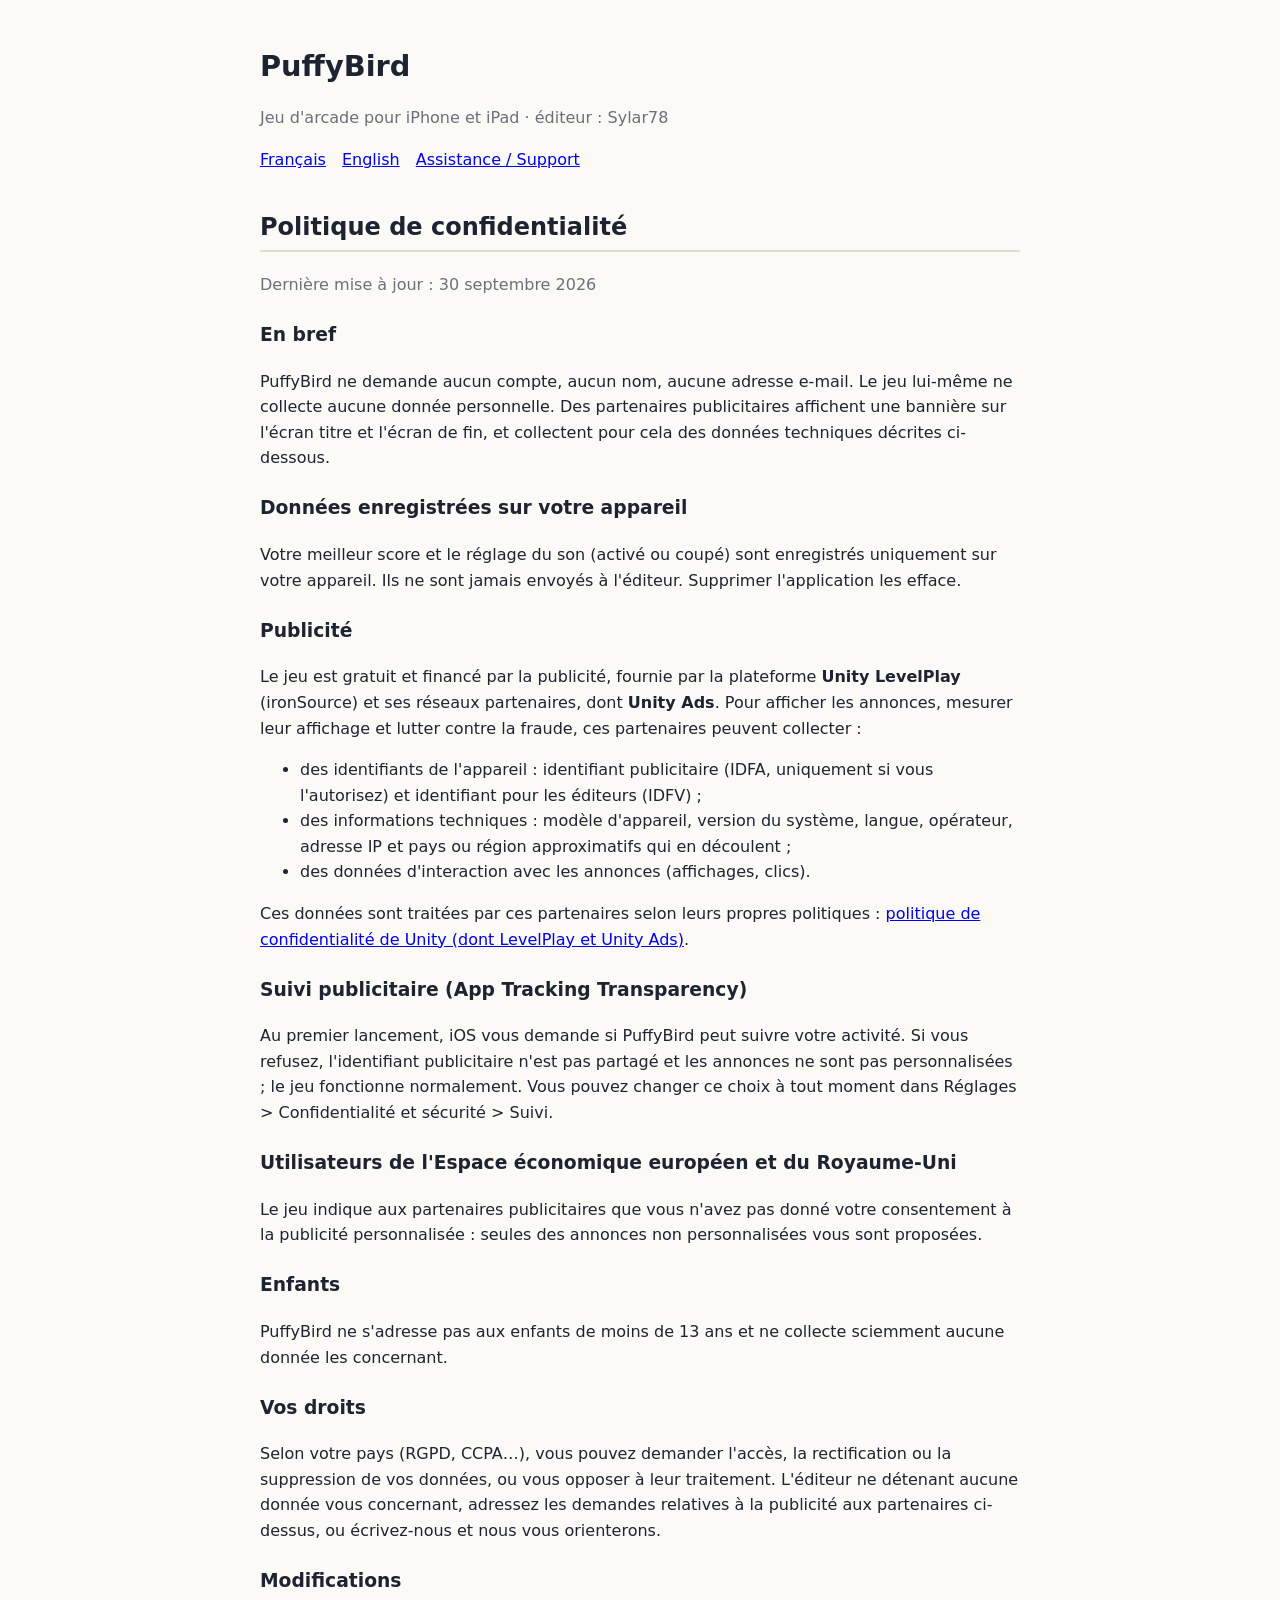
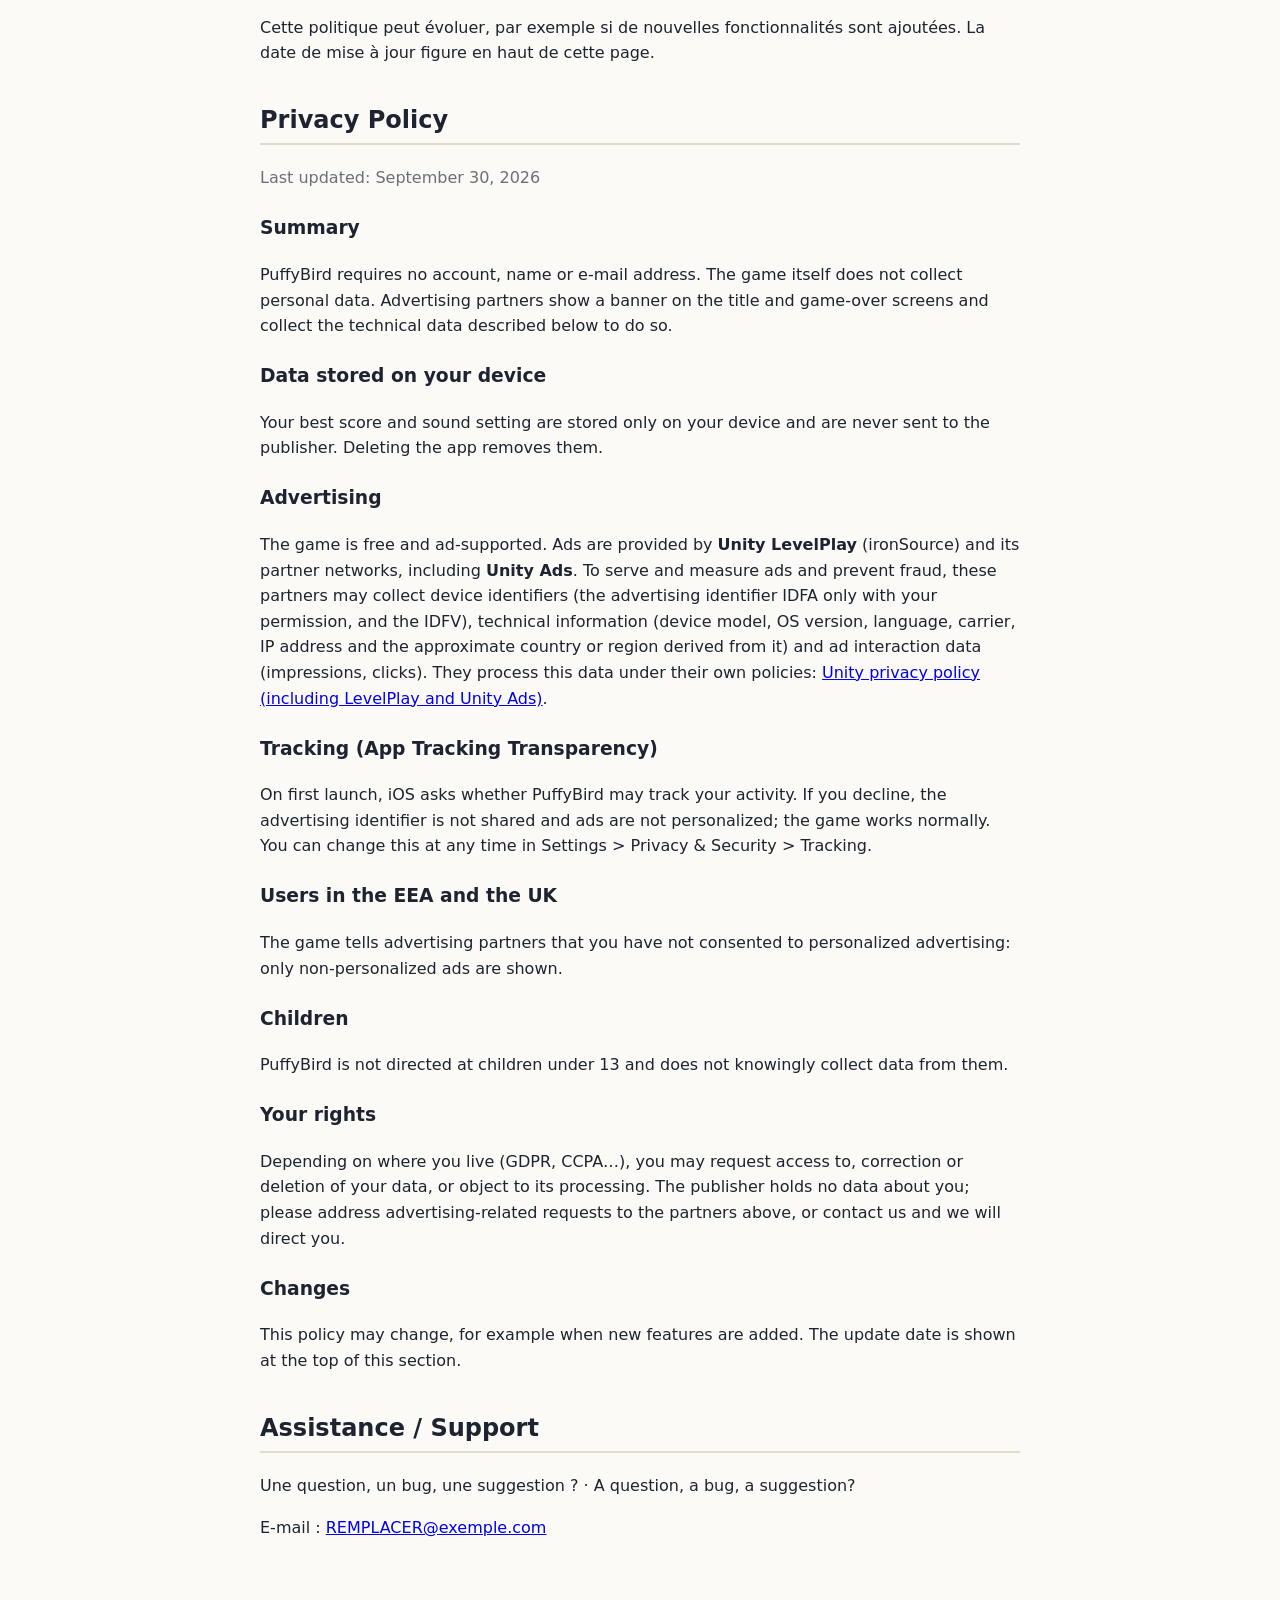
==== index.html @ 5dda23ef "Add initial index.html with privacy policy content This HTML file contains the privacy policy and su" ====
<!doctype html>
<html lang="fr">
<head>
<meta charset="utf-8">
<meta name="viewport" content="width=device-width, initial-scale=1">
<title>PuffyBird – Confidentialité et assistance</title>
<style>
  body { font-family: -apple-system, system-ui, sans-serif; max-width: 760px; margin: 0 auto; padding: 24px 16px 64px; line-height: 1.6; color: #1d2330; background: #fbfaf6; }
  h1 { font-size: 1.8rem; margin-bottom: 0; }
  h2 { margin-top: 2.2rem; border-bottom: 2px solid #e3dccb; padding-bottom: 4px; }
  h3 { margin-top: 1.4rem; }
  .muted { color: #6b6f7a; }
  nav a { margin-right: 16px; }
  @media (prefers-color-scheme: dark) { body { background: #14171d; color: #e6e6e6; } h2 { border-color: #333; } .muted { color: #9aa0ab; } a { color: #8ab4ff; } }
</style>
</head>
<body>
<h1>PuffyBird</h1>
<p class="muted">Jeu d'arcade pour iPhone et iPad · éditeur : Sylar78</p>
<nav><a href="#fr">Français</a><a href="#en">English</a><a href="#contact">Assistance / Support</a></nav>

<section id="fr">
<h2>Politique de confidentialité</h2>
<p class="muted">Dernière mise à jour : 30 septembre 2026</p>

<h3>En bref</h3>
<p>PuffyBird ne demande aucun compte, aucun nom, aucune adresse e-mail. Le jeu lui-même ne collecte aucune donnée personnelle. Des partenaires publicitaires affichent une bannière sur l'écran titre et l'écran de fin, et collectent pour cela des données techniques décrites ci-dessous.</p>

<h3>Données enregistrées sur votre appareil</h3>
<p>Votre meilleur score et le réglage du son (activé ou coupé) sont enregistrés uniquement sur votre appareil. Ils ne sont jamais envoyés à l'éditeur. Supprimer l'application les efface.</p>

<h3>Publicité</h3>
<p>Le jeu est gratuit et financé par la publicité, fournie par la plateforme <strong>Unity LevelPlay</strong> (ironSource) et ses réseaux partenaires, dont <strong>Unity Ads</strong>. Pour afficher les annonces, mesurer leur affichage et lutter contre la fraude, ces partenaires peuvent collecter :</p>
<ul>
  <li>des identifiants de l'appareil : identifiant publicitaire (IDFA, uniquement si vous l'autorisez) et identifiant pour les éditeurs (IDFV) ;</li>
  <li>des informations techniques : modèle d'appareil, version du système, langue, opérateur, adresse IP et pays ou région approximatifs qui en découlent ;</li>
  <li>des données d'interaction avec les annonces (affichages, clics).</li>
</ul>
<p>Ces données sont traitées par ces partenaires selon leurs propres politiques : <a href="https://unity.com/legal/game-player-and-app-user-privacy-policy">politique de confidentialité de Unity (dont LevelPlay et Unity Ads)</a>.</p>

<h3>Suivi publicitaire (App Tracking Transparency)</h3>
<p>Au premier lancement, iOS vous demande si PuffyBird peut suivre votre activité. Si vous refusez, l'identifiant publicitaire n'est pas partagé et les annonces ne sont pas personnalisées ; le jeu fonctionne normalement. Vous pouvez changer ce choix à tout moment dans Réglages &gt; Confidentialité et sécurité &gt; Suivi.</p>

<h3>Utilisateurs de l'Espace économique européen et du Royaume-Uni</h3>
<p>Le jeu indique aux partenaires publicitaires que vous n'avez pas donné votre consentement à la publicité personnalisée : seules des annonces non personnalisées vous sont proposées.</p>

<h3>Enfants</h3>
<p>PuffyBird ne s'adresse pas aux enfants de moins de 13 ans et ne collecte sciemment aucune donnée les concernant.</p>

<h3>Vos droits</h3>
<p>Selon votre pays (RGPD, CCPA…), vous pouvez demander l'accès, la rectification ou la suppression de vos données, ou vous opposer à leur traitement. L'éditeur ne détenant aucune donnée vous concernant, adressez les demandes relatives à la publicité aux partenaires ci-dessus, ou écrivez-nous et nous vous orienterons.</p>

<h3>Modifications</h3>
<p>Cette politique peut évoluer, par exemple si de nouvelles fonctionnalités sont ajoutées. La date de mise à jour figure en haut de cette page.</p>
</section>

<section id="en">
<h2>Privacy Policy</h2>
<p class="muted">Last updated: September 30, 2026</p>

<h3>Summary</h3>
<p>PuffyBird requires no account, name or e-mail address. The game itself does not collect personal data. Advertising partners show a banner on the title and game-over screens and collect the technical data described below to do so.</p>

<h3>Data stored on your device</h3>
<p>Your best score and sound setting are stored only on your device and are never sent to the publisher. Deleting the app removes them.</p>

<h3>Advertising</h3>
<p>The game is free and ad-supported. Ads are provided by <strong>Unity LevelPlay</strong> (ironSource) and its partner networks, including <strong>Unity Ads</strong>. To serve and measure ads and prevent fraud, these partners may collect device identifiers (the advertising identifier IDFA only with your permission, and the IDFV), technical information (device model, OS version, language, carrier, IP address and the approximate country or region derived from it) and ad interaction data (impressions, clicks). They process this data under their own policies: <a href="https://unity.com/legal/game-player-and-app-user-privacy-policy">Unity privacy policy (including LevelPlay and Unity Ads)</a>.</p>

<h3>Tracking (App Tracking Transparency)</h3>
<p>On first launch, iOS asks whether PuffyBird may track your activity. If you decline, the advertising identifier is not shared and ads are not personalized; the game works normally. You can change this at any time in Settings &gt; Privacy &amp; Security &gt; Tracking.</p>

<h3>Users in the EEA and the UK</h3>
<p>The game tells advertising partners that you have not consented to personalized advertising: only non-personalized ads are shown.</p>

<h3>Children</h3>
<p>PuffyBird is not directed at children under 13 and does not knowingly collect data from them.</p>

<h3>Your rights</h3>
<p>Depending on where you live (GDPR, CCPA…), you may request access to, correction or deletion of your data, or object to its processing. The publisher holds no data about you; please address advertising-related requests to the partners above, or contact us and we will direct you.</p>

<h3>Changes</h3>
<p>This policy may change, for example when new features are added. The update date is shown at the top of this section.</p>
</section>

<section id="contact">
<h2>Assistance / Support</h2>
<p>Une question, un bug, une suggestion ? · A question, a bug, a suggestion?</p>
<p>E-mail : <a href="mailto:REMPLACER@exemple.com">REMPLACER@exemple.com</a></p>
</section>
</body>
</html>
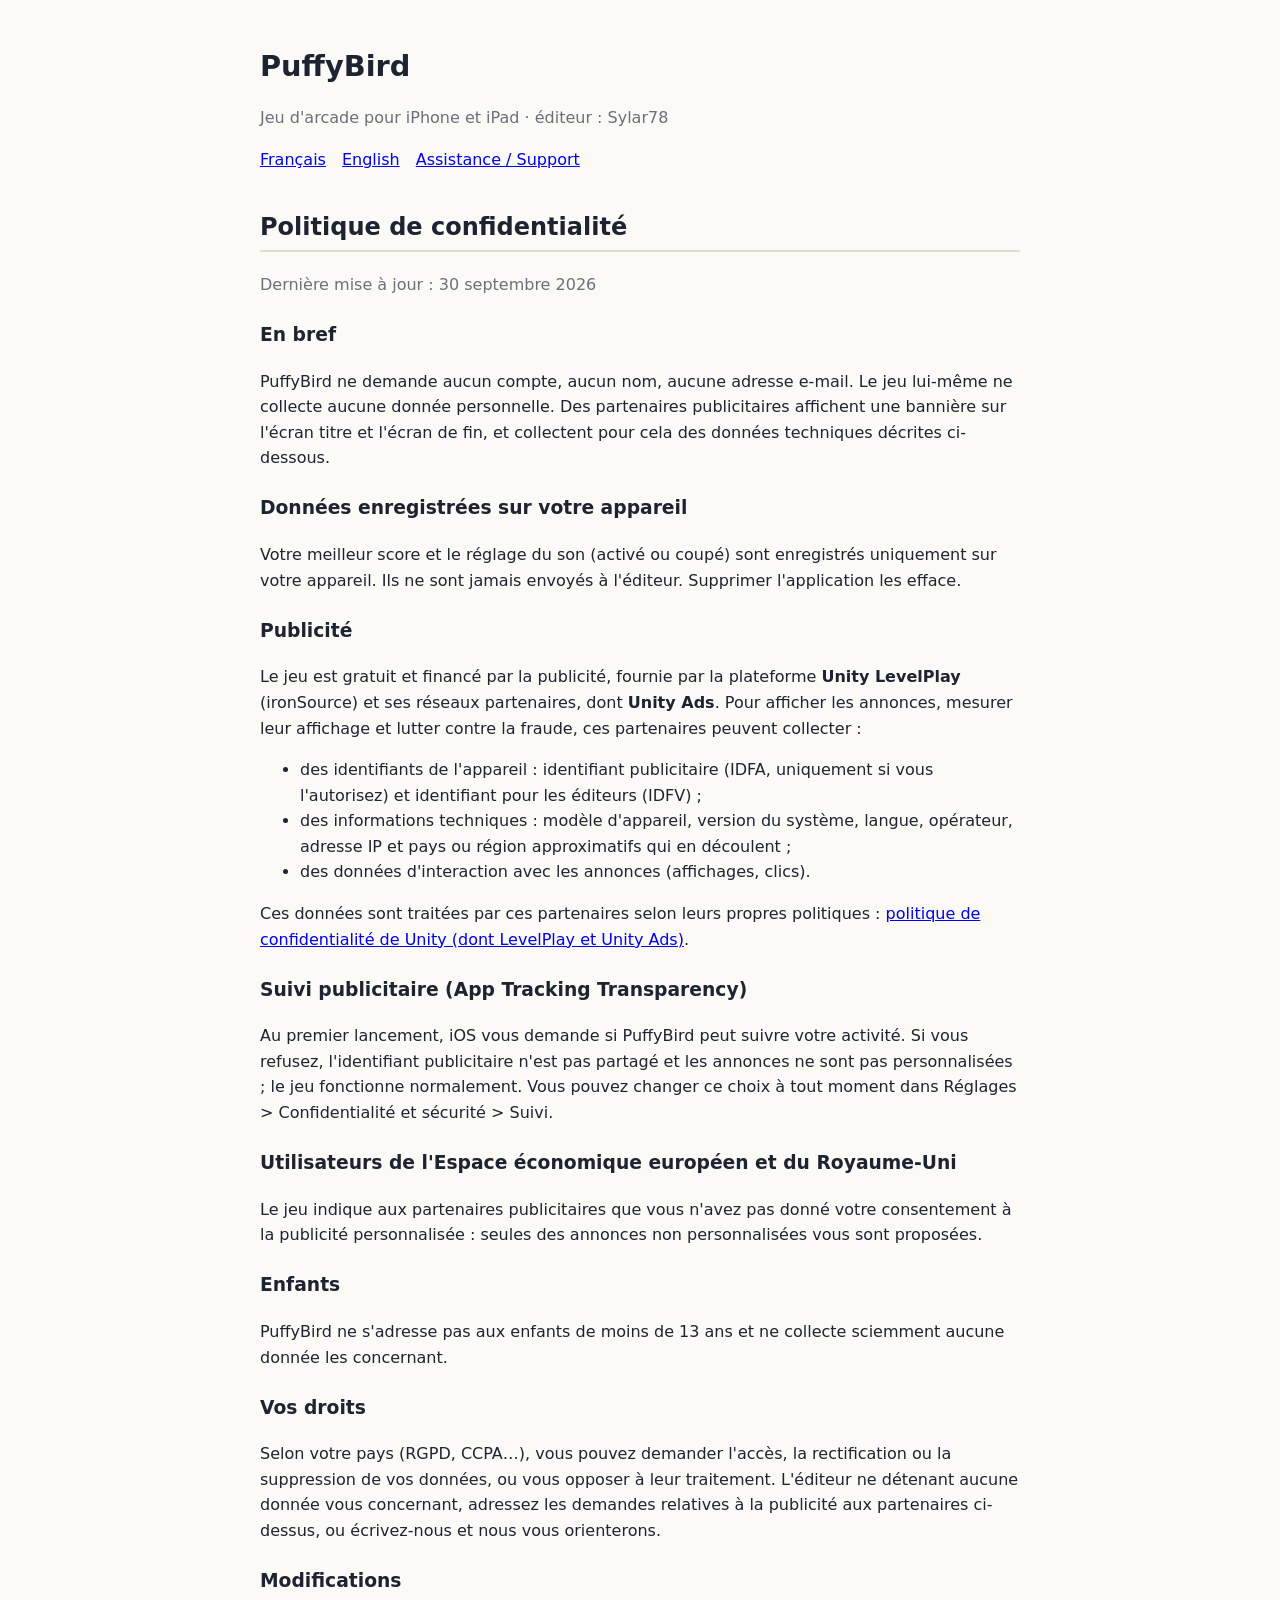
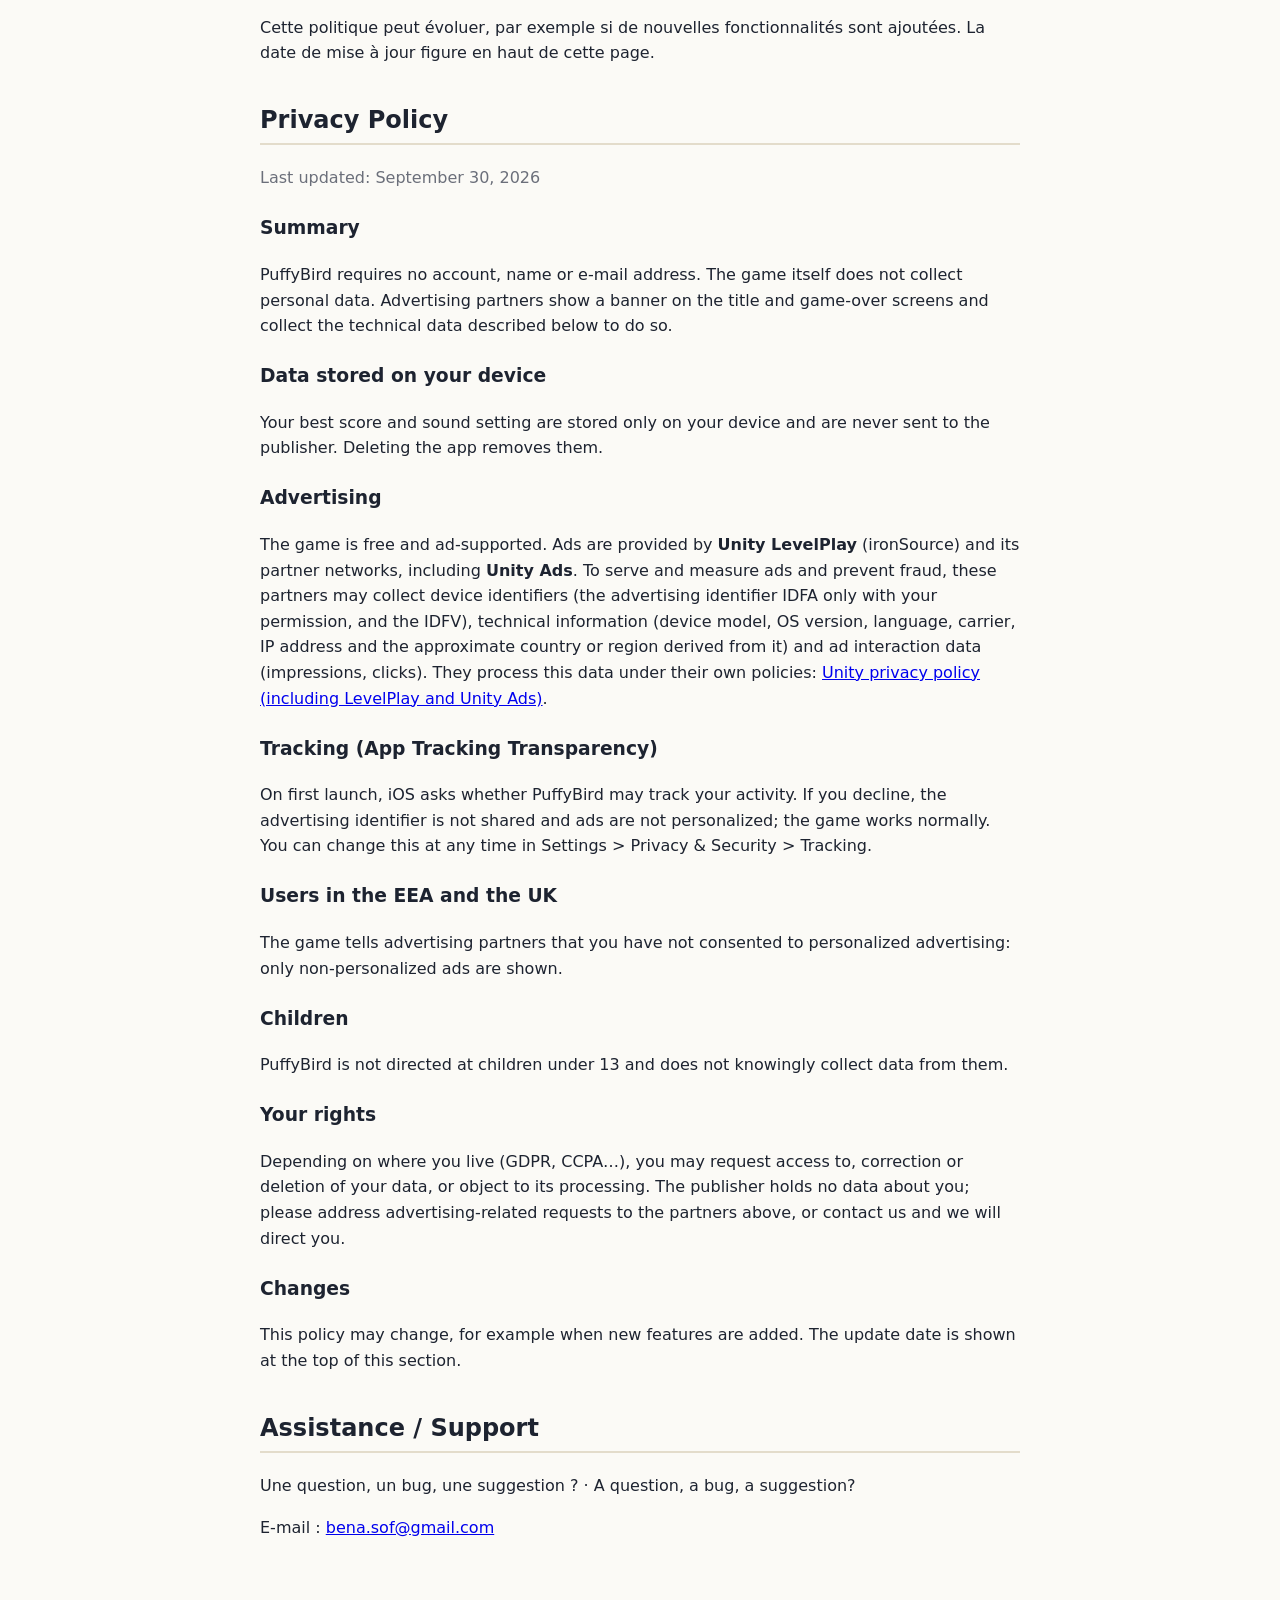
==== commit 35daf9d9: "Update contact email in index.html" ====
--- a/index.html
+++ b/index.html
@@ -86,7 +86,7 @@
 <section id="contact">
 <h2>Assistance / Support</h2>
 <p>Une question, un bug, une suggestion ? · A question, a bug, a suggestion?</p>
-<p>E-mail : <a href="mailto:REMPLACER@exemple.com">REMPLACER@exemple.com</a></p>
+<p>E-mail : <a href="mailto:bena.sof@gmail.com">bena.sof@gmail.com</a></p>
 </section>
 </body>
 </html>
